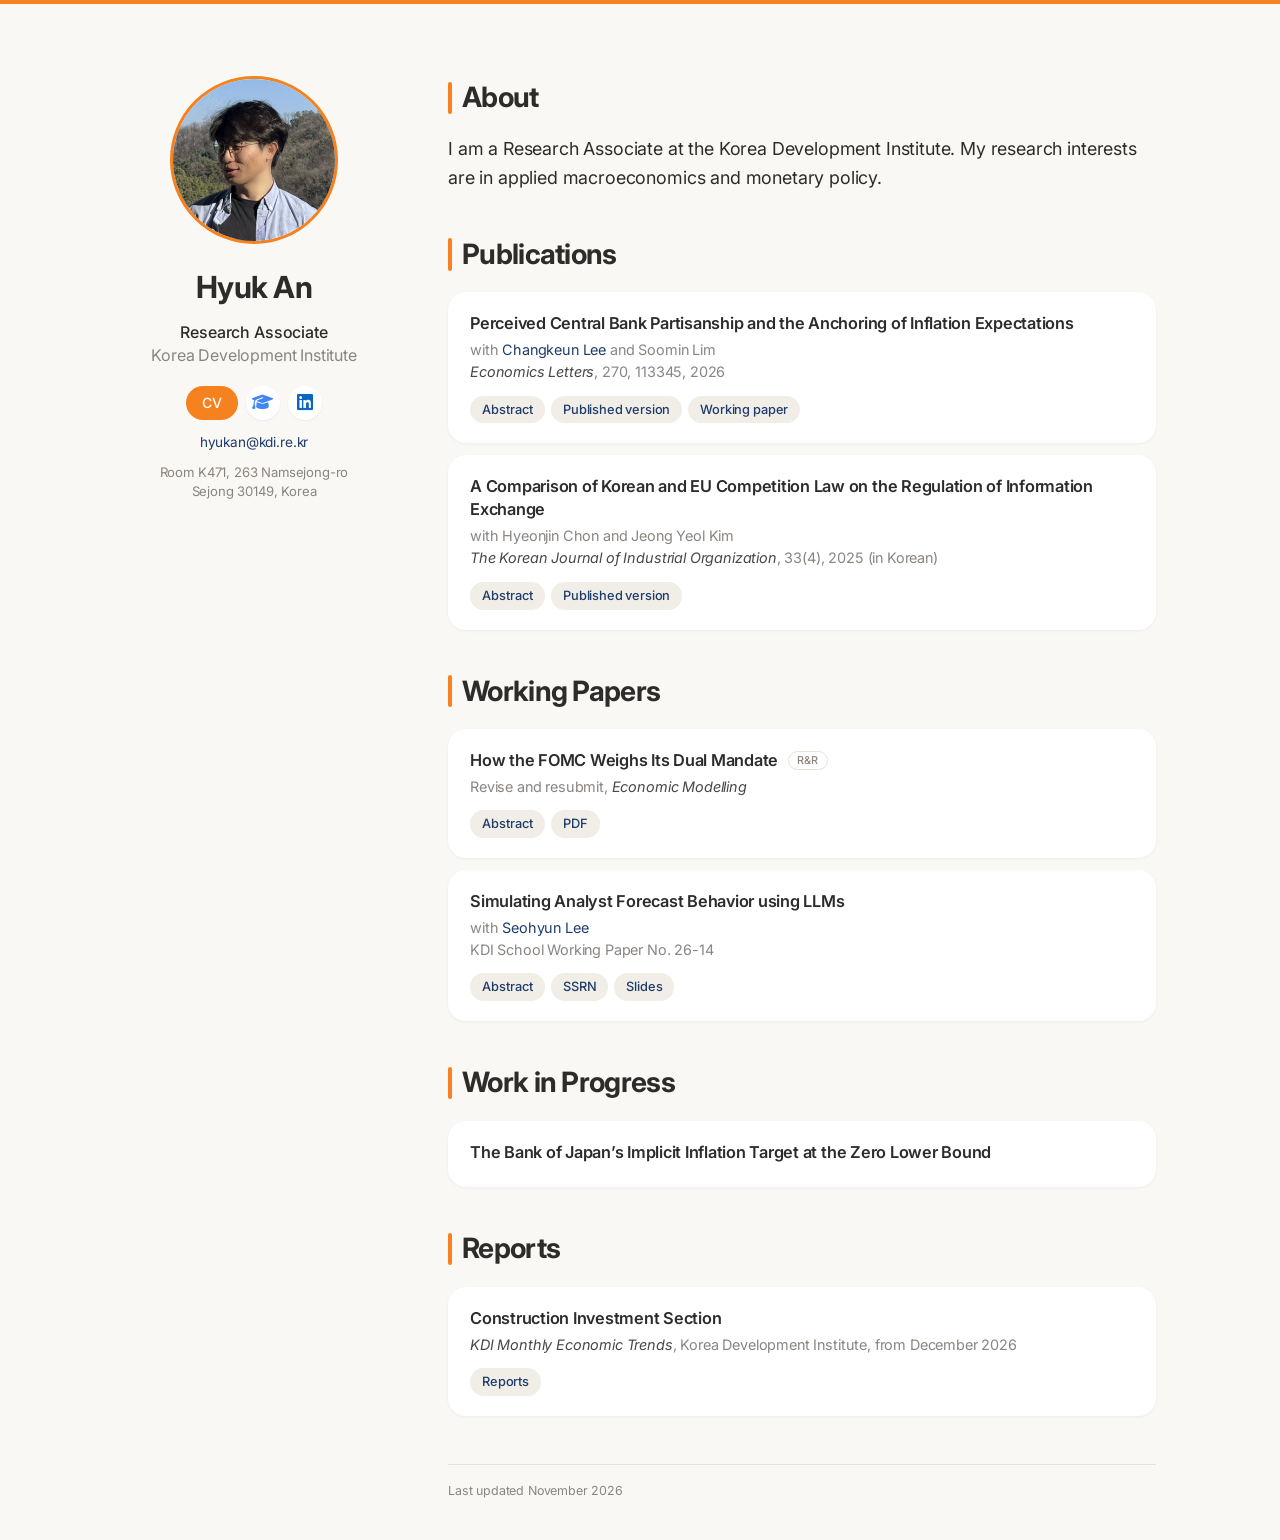
==== index.html @ c0535ae3 "Link paper titles Co-Authored-By: Claude Opus 5.5 <noreply@anthropic.com>" ====
<!DOCTYPE html>
<html lang="en">
<head>
<meta charset="UTF-8">
<meta name="viewport" content="width=device-width, initial-scale=1.0">
<title>Hyuk An</title>
<meta name="description" content="Hyuk An, Research Associate at the Korea Development Institute. Applied macroeconomics and monetary policy.">
<meta property="og:title" content="Hyuk An">
<meta property="og:description" content="Research Associate, Korea Development Institute. Applied macroeconomics and monetary policy.">
<meta property="og:type" content="website">
<meta property="og:url" content="https://hyuk-an.github.io/">
<meta property="og:image" content="https://hyuk-an.github.io/profile.jpg">
<meta name="twitter:card" content="summary">
<link rel="icon" type="image/svg+xml" href="favicon.svg?v=2">
<link rel="preconnect" href="https://fonts.googleapis.com">
<link rel="preconnect" href="https://fonts.gstatic.com" crossorigin>
<link href="https://fonts.googleapis.com/css2?family=Inter:wght@400;500;600;700&display=swap" rel="stylesheet">
<link rel="stylesheet" href="https://cdnjs.cloudflare.com/ajax/libs/font-awesome/6.5.1/css/all.min.css">
<link rel="stylesheet" href="style.css?v=20261123">
</head>
<body>

<div class="layout">

<aside class="side">
  <img class="photo" src="profile.jpg?v=20261123" alt="Hyuk An" onerror="this.style.display='none'">
  <h1>Hyuk An</h1>
  <p class="role">Research Associate<br><span>Korea Development Institute</span></p>
  <div class="actions">
    <a class="pill primary" href="Hyuk_An_CV.pdf" target="_blank" rel="noopener">CV</a>
    <a class="pill icon" href="https://scholar.google.com/citations?user=-hO5xycAAAAJ" target="_blank" rel="noopener" title="Google Scholar" aria-label="Google Scholar"><i class="fa-solid fa-graduation-cap"></i></a>
    <a class="pill icon" href="https://www.linkedin.com/in/hyuk-an/" target="_blank" rel="noopener" title="LinkedIn" aria-label="LinkedIn"><i class="fa-brands fa-linkedin"></i></a>
  </div>
  <p class="mail"><a href="mailto:hyukan@kdi.re.kr">hyukan@kdi.re.kr</a></p>
  <p class="addr"><a href="https://maps.google.com/?q=Korea+Development+Institute,+263+Namsejong-ro,+Sejong-si" target="_blank" rel="noopener">Room K471, 263 Namsejong-ro<br>Sejong 30149, Korea</a></p>
</aside>

<main class="main">

  <section id="about">
    <h2>About</h2>
    <p class="lead">I am a Research Associate at the Korea Development Institute. My research interests are in applied macroeconomics and monetary policy.</p>
  </section>

  <section id="research">
    <h2>Publications</h2>

    <article class="card">
      <h3><a href="https://doi.org/10.1016/j.econlet.2026.113345" target="_blank" rel="noopener">Perceived Central Bank Partisanship and the Anchoring of Inflation Expectations</a></h3>
      <p class="by">with <a href="https://changkeunlee.super.site/" target="_blank" rel="noopener">Changkeun Lee</a> and Soomin Lim</p>
      <p class="venue"><em>Economics Letters</em>, 270, 113345, 2026</p>
      <div class="row">
        <button class="tag ab">Abstract</button>
        <a class="tag" href="https://doi.org/10.1016/j.econlet.2026.113345" target="_blank" rel="noopener">Published version</a>
        <a class="tag" href="https://papers.ssrn.com/sol3/papers.cfm?abstract_id=7086745" target="_blank" rel="noopener">Working paper</a>
      </div>
      <p class="abstract">Central banks aim to anchor inflation expectations by announcing targets, but doing so requires that the public find the announcement credible. Using an information-provision experiment with 2,000 Korean adults in a politically polarized but inflation-stable economy, we show that anchoring strengthens with the perceived political alignment between respondents and the central bank. The anchoring rate is about 10 pp higher at one year and 12 pp higher at five years for respondents who perceive a strong own-side lean than for those who perceive a strong opposing lean, against full-sample averages of 29% and 22%.</p>
    </article>

    <article class="card">
      <h3><a href="https://doi.org/10.36354/KJIO.33.4.1" target="_blank" rel="noopener">A Comparison of Korean and EU Competition Law on the Regulation of Information Exchange</a></h3>
      <p class="by">with Hyeonjin Chon and Jeong Yeol Kim</p>
      <p class="venue"><em>The Korean Journal of Industrial Organization</em>, 33(4), 2025 (in Korean)</p>
      <div class="row">
        <button class="tag ab">Abstract</button>
        <a class="tag" href="https://doi.org/10.36354/KJIO.33.4.1" target="_blank" rel="noopener">Published version</a>
      </div>
      <p class="abstract">The term “stand-alone information exchange” is used to describe an information exchange that is treated as a cartel in its own right. It may take various forms and, without leaving evidence of an agreement, can generate anti-competitive effects comparable to collusion. This study compares the Korean and EU competition law regimes that treat stand-alone information exchange as an unlawful concerted practice along three dimensions: undertakings, coordination and the anti-competitive effects of that coordination. Korea regulates it through a prescriptive, rule-based regime that requires an agreement to establish coordination and assesses effects largely by observed market outcomes. The EU relies on a principles-based notion of “concerted practice” that does not require proof of an agreement and assesses effects by the nature and purpose of the information exchanged. On this basis, the paper evaluates the Korean regulation in light of EU competition law.</p>
    </article>

    <h2>Working Papers</h2>

    <article class="card">
      <h3><a href="An_FOMC_Dual_Mandate.pdf" target="_blank" rel="noopener">How the FOMC Weighs Its Dual Mandate</a> <span class="badge orange">R&amp;R</span></h3>
      <p class="venue">Revise and resubmit, <em>Economic Modelling</em></p>
      <div class="row">
        <button class="tag ab">Abstract</button>
        <a class="tag" href="An_FOMC_Dual_Mandate.pdf" target="_blank" rel="noopener">PDF</a>
      </div>
      <p class="abstract">We estimate the weight on unemployment relative to inflation in the Federal Reserve’s quadratic loss function over 2012–2020. Large language models count the negative and positive words in each member’s remarks in the FOMC transcripts. Taking net negativity as a proxy proportional to the loss, we regress it on the Tealbook forecasts. The results show that the FOMC places greater weight on the inflation gap than on the unemployment gap. A weight recovered from the observed federal funds rate target, using the FOMC’s projections in the Summary of Economic Projections together with the Board’s own models, EDO and LINVER, is consistent with the transcript estimate.</p>
    </article>

    <article class="card">
      <h3><a href="https://papers.ssrn.com/sol3/papers.cfm?abstract_id=6940898" target="_blank" rel="noopener">Simulating Analyst Forecast Behavior using LLMs</a></h3>
      <p class="by">with <a href="https://sites.google.com/view/slee6" target="_blank" rel="noopener">Seohyun Lee</a></p>
      <p class="venue">KDI School Working Paper No. 26-14</p>
      <div class="row">
        <button class="tag ab">Abstract</button>
        <a class="tag" href="https://papers.ssrn.com/sol3/papers.cfm?abstract_id=6940898" target="_blank" rel="noopener">SSRN</a>
        <a class="tag" href="slides_llm_analyst_serc2026.pdf" target="_blank" rel="noopener">Slides</a>
      </div>
      <p class="abstract">We examine whether a commercial large language model (LLM) can match human analysts in numerical earnings per share (EPS) forecasting. Using 121,369 forecasts for 607 Korean listed firms over 2018–2025, we generate paired LLM forecasts utilizing only information publicly available as of the analyst forecast date, with external search disabled. Human analysts remain more accurate on average: median forecast errors are 1.9% of stock price for analysts and 2.3% for the LLM, implying that the LLM underperforms analysts by about 20%. The LLM outperforms consensus forecasts but remains less accurate than analysts’ prior forecasts. The analyst advantage is larger for loss-making, highly leveraged, and smaller firms, as well as for firms with greater analyst disagreement. Comparing model generations under identical prompts, GPT-5.4-nano closes 68% of the gap between GPT-4.1-nano and human analysts.</p>
    </article>

    <h2>Work in Progress</h2>

    <article class="card">
      <h3>The Bank of Japan’s Implicit Inflation Target at the Zero Lower Bound</h3>
    </article>

    <h2>Reports</h2>

    <article class="card">
      <h3>Construction Investment Section</h3>
      <p class="venue"><em>KDI Monthly Economic Trends</em>, Korea Development Institute, from December 2026</p>
      <div class="row">
        <a class="tag" href="https://www.kdi.re.kr/eng/research/monTrends" target="_blank" rel="noopener">Reports</a>
      </div>
    </article>
  </section>

  <footer>Last updated November 2026</footer>
</main>
</div>

<script>
document.querySelectorAll('.ab').forEach(function(b){
  b.addEventListener('click',function(){ b.closest('.card').classList.toggle('open'); });
});
</script>
</body>
</html>
---- style.css ----
:root{
  --ink:#1d1d1f; --text:#424245; --muted:#86868b; --accent:#0071e3;
  --line:#d2d2d7; --card:#ffffff; --bg:#f5f5f7; --nav:rgba(255,255,255,.72);
}
@media (prefers-color-scheme:dark){
  :root{ --ink:#f5f5f7; --text:#d2d2d7; --muted:#8e8e93; --accent:#2997ff;
         --line:#38383a; --card:#1c1c1e; --bg:#000000; --nav:rgba(22,22,23,.72); }
}
*{box-sizing:border-box}
html{scroll-behavior:smooth; scroll-padding-top:24px}
body{
  margin:0; background:var(--bg); color:var(--text);
  font-family:-apple-system,BlinkMacSystemFont,"SF Pro Text","Inter","Apple SD Gothic Neo","Malgun Gothic",sans-serif;
  font-size:16px; line-height:1.55; letter-spacing:-.01em; -webkit-font-smoothing:antialiased;
}
a{color:var(--accent); text-decoration:none}
a:hover{text-decoration:underline}

/* frosted top bar */
.topbar{position:sticky; top:0; z-index:10; background:var(--nav);
  -webkit-backdrop-filter:saturate(180%) blur(20px); backdrop-filter:saturate(180%) blur(20px);
  border-bottom:1px solid rgba(0,0,0,.06)}
.topwrap{max-width:1080px; margin:0 auto; padding:0 24px; height:52px; display:flex; align-items:center; justify-content:space-between}
.brand{color:var(--ink); font-weight:600; font-size:1.05rem}
.brand:hover{text-decoration:none}
.topbar nav a{color:var(--ink); opacity:.75; margin-left:28px; font-size:.88rem}
.topbar nav a:hover{opacity:1; text-decoration:none}

/* layout */
.layout{max-width:1080px; margin:0 auto; padding:72px 24px 40px; display:grid; grid-template-columns:260px 1fr; gap:64px}

/* sidebar */
.side{position:sticky; top:56px; align-self:start; text-align:center}
.photo{width:168px; height:168px; border-radius:50%; object-fit:cover; display:block; margin:0 auto 20px;
  box-shadow:0 8px 24px rgba(0,0,0,.10)}
.side h1{color:var(--ink); font-size:1.9rem; font-weight:700; letter-spacing:-.025em; margin:0}
.side .kr{margin:2px 0 12px; color:var(--muted)}
.side .role{margin:0 0 18px; color:var(--ink); font-weight:500; line-height:1.45}
.side .role span{color:var(--muted); font-weight:400}
.actions{display:flex; justify-content:center; gap:8px; margin-bottom:12px}
.pill{display:inline-flex; align-items:center; justify-content:center; height:34px; padding:0 16px; border-radius:980px;
  background:var(--card); color:var(--ink); font-size:.88rem; font-weight:500; transition:background .2s}
.pill:hover{text-decoration:none; background:var(--line)}
.pill.primary{background:var(--accent); color:#fff}
.pill.primary:hover{background:#0077ed}
.pill.icon{width:34px; padding:0}
.side .mail{margin:0; color:var(--muted); font-size:.85rem}

/* main */
.main{min-width:0}
section{margin-bottom:40px}
h2{color:var(--ink); font-size:1.75rem; font-weight:700; letter-spacing:-.025em; margin:40px 0 16px}
section:first-child h2{margin-top:0}
.lead{font-size:1.12rem; color:var(--ink); line-height:1.6; margin:0 0 12px}
.sub{color:var(--muted); font-size:.92rem; margin:0 0 16px}
.chips{list-style:none; padding:0; margin:0; display:flex; flex-wrap:wrap; gap:8px}
.chips li{background:var(--card); color:var(--ink); font-size:.82rem; font-weight:500; padding:6px 14px; border-radius:980px}

/* paper cards */
.card{background:var(--card); border-radius:18px; padding:20px 22px; margin:0 0 12px; box-shadow:0 1px 2px rgba(0,0,0,.04)}
.card h3{color:var(--ink); font-size:1.02rem; font-weight:600; line-height:1.4; margin:0 0 4px; letter-spacing:-.015em}
.card .by,.card .venue{margin:0; font-size:.9rem; color:var(--muted)}
.card .venue em{color:var(--text)}
.row{display:flex; flex-wrap:wrap; gap:6px; margin-top:12px}
.tag{font:inherit; font-size:.8rem; font-weight:500; padding:4px 12px; border-radius:980px; border:0;
  background:#f0f2f5; color:var(--accent); cursor:pointer}
.tag:hover{text-decoration:none; background:var(--line)}
.abstract{display:none; margin:14px 0 0; font-size:.9rem; line-height:1.6; color:var(--text)}
.card.open .abstract{display:block}
.card.open .ab{background:var(--accent); color:#fff}

footer{margin-top:48px; padding-top:16px; border-top:1px solid var(--line); color:var(--muted); font-size:.78rem}

@media (max-width:820px){
  .layout{grid-template-columns:1fr; gap:32px; padding:32px 20px}
  .side{position:static}
  .photo{width:130px; height:130px}
  .topbar nav a{margin-left:18px}
}
.side .addr{margin:10px 0 0; font-size:.82rem; line-height:1.5}
.side .addr a{color:var(--muted)}

/* status badges */
.badge{display:inline-block; vertical-align:2px; margin-left:6px; padding:1px 8px; border-radius:980px;
  border:1px solid var(--line); background:transparent; color:var(--muted);
  font-size:.68rem; font-weight:500; letter-spacing:.02em; white-space:nowrap}

/* card hover */
.card{transition:transform .25s ease, box-shadow .25s ease}
.card:hover{transform:translateY(-3px); box-shadow:0 12px 28px rgba(0,0,0,.08)}
@media (prefers-reduced-motion:reduce){ .card,.card:hover{transition:none; transform:none} }

/* light tint for the page, white surfaces */
.pill{background:#ffffff; box-shadow:0 1px 2px rgba(0,0,0,.06)}
.pill.primary{box-shadow:none}
@media (prefers-color-scheme:dark){ .tag{background:#2c2c2e} .pill{background:#1c1c1e} }

/* top band */
.band{background:#fef1e6; border-bottom:2px solid #f5821f}
.bandwrap{max-width:1080px; margin:0 auto; padding:0 24px; height:72px; display:flex; align-items:center; justify-content:space-between}
.bname{color:var(--ink); font-size:1.5rem; font-weight:600; letter-spacing:-.02em}
.binst{color:#c8620a; font-size:.92rem; font-weight:600}
@media (prefers-color-scheme:dark){ .band{background:#2a1c10} .binst{color:#f5a25a} }
@media (max-width:820px){ .bandwrap{height:60px} .bname{font-size:1.2rem} .binst{font-size:.8rem} }
.bname{margin:0}
.bkr{font-size:.9rem; font-weight:400; color:var(--muted); margin-left:6px}

/* KDI palette: warm cream, charcoal text, orange accent, navy secondary (CV button kept blue) */
:root{ --ink:#2d2c2b; --text:#4a4845; --muted:#8a8580; --bg:#faf8f5; --line:#e6e1da; --orange:#f5821f; --navy:#1f3d6b; }
body{background:var(--bg)}
.band{background:#ffffff; border-bottom:3px solid var(--orange)}
.binst{color:var(--orange)}
h2{position:relative; padding-left:14px}
h2::before{content:""; position:absolute; left:0; top:.2em; bottom:.2em; width:4px; border-radius:2px; background:var(--orange)}
.card .by a,.side .mail a,.main p a{color:var(--navy)}
.tag{color:var(--navy); background:#f1ede7}
.tag:hover{background:#e6e1da}
.card.open .ab{background:var(--navy); color:#fff}
.card{box-shadow:0 1px 3px rgba(45,44,43,.06)}
.card:hover{box-shadow:0 12px 28px rgba(45,44,43,.10)}
.pill{background:#ffffff}
.pill:hover{background:#f1ede7}
@media (prefers-color-scheme:dark){
  :root{ --ink:#f2efeb; --text:#d6d1cb; --muted:#9a948d; --bg:#151412; --line:#33302c; --navy:#8fb3e8; }
  .band{background:#1d1b19} .tag{background:#2a2724} .pill{background:#1d1b19} .card{background:#1d1b19}
}

/* band now carries only the institution; name sits in the sidebar */
.bandwrap{justify-content:flex-start; height:56px}
.side h1{margin:0 0 10px}

/* no top band: thin KDI-orange rule at the very top */
body{border-top:4px solid var(--orange)}
/* CV button in KDI orange */
.pill.primary{background:var(--orange); color:#fff}
.pill.primary:hover{background:#e0721a}
/* photo ring in KDI orange */
.photo{padding:4px; background:#fff; border:2px solid var(--orange); box-shadow:none}
.side .role .dept{font-size:.85rem}
.photo{padding:0; background:none; border:3px solid var(--orange)}
/* LinkedIn button: brand-blue logo so it reads as LinkedIn at a glance */
.pill.icon .fa-linkedin{color:#0a66c2; font-size:1.15rem}
@media (prefers-color-scheme:dark){ .pill.icon .fa-linkedin{color:#70b5f9} }
.pill.icon .fa-graduation-cap{color:#4285f4; font-size:1.05rem}
@media (prefers-color-scheme:dark){ .pill.icon .fa-graduation-cap{color:#8ab4f8} }
/* linked paper titles: keep title colour, underline on hover */
.card h3 a{color:inherit}
.card h3 a:hover{color:var(--navy); text-decoration:underline; text-underline-offset:3px}
/* 3D office button */
.pill.icon .fa-cube{color:var(--orange); font-size:1rem}
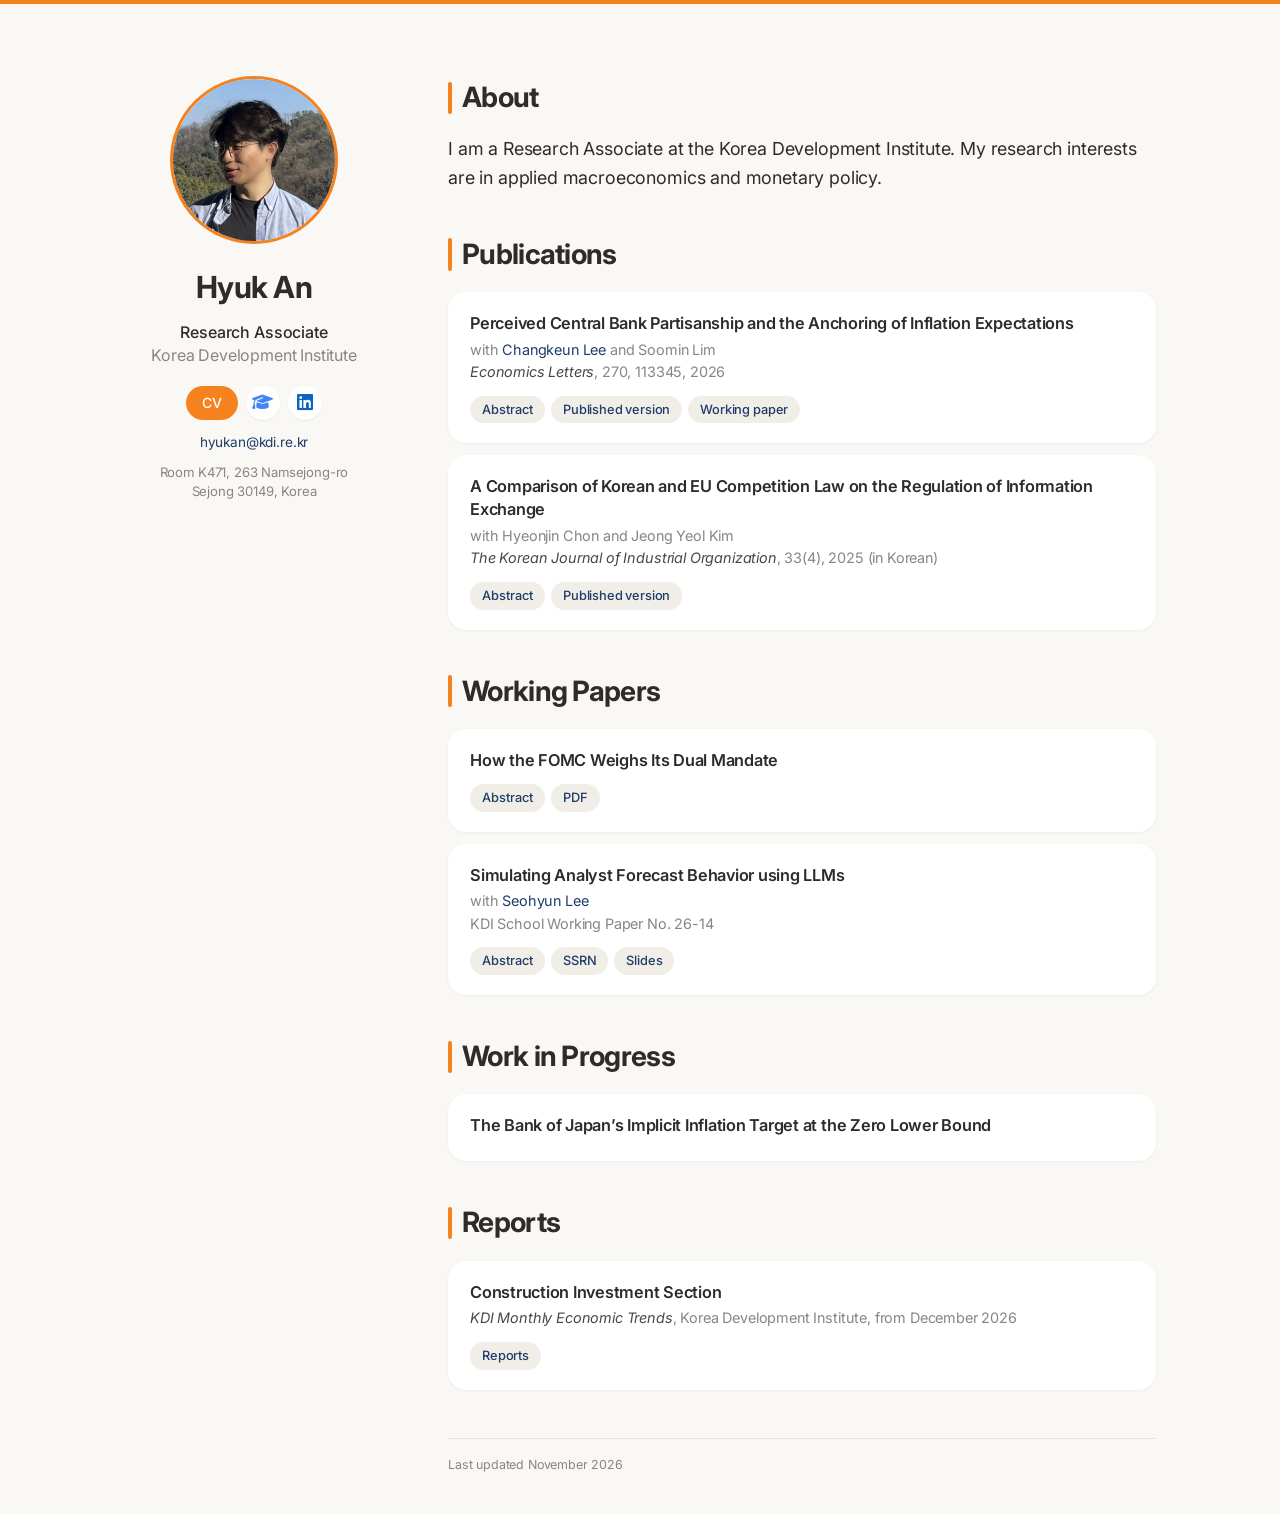
==== commit 3a39f224: "Drop R&R status for FOMC paper (homepage and CV) Co-Authored-By: Claude Opus 5.5 <noreply@anthropic." ====
--- a/index.html
+++ b/index.html
@@ -71,8 +71,7 @@
     <h2>Working Papers</h2>
 
     <article class="card">
-      <h3><a href="An_FOMC_Dual_Mandate.pdf" target="_blank" rel="noopener">How the FOMC Weighs Its Dual Mandate</a> <span class="badge orange">R&amp;R</span></h3>
-      <p class="venue">Revise and resubmit, <em>Economic Modelling</em></p>
+      <h3><a href="An_FOMC_Dual_Mandate.pdf" target="_blank" rel="noopener">How the FOMC Weighs Its Dual Mandate</a></h3>
       <div class="row">
         <button class="tag ab">Abstract</button>
         <a class="tag" href="An_FOMC_Dual_Mandate.pdf" target="_blank" rel="noopener">PDF</a>
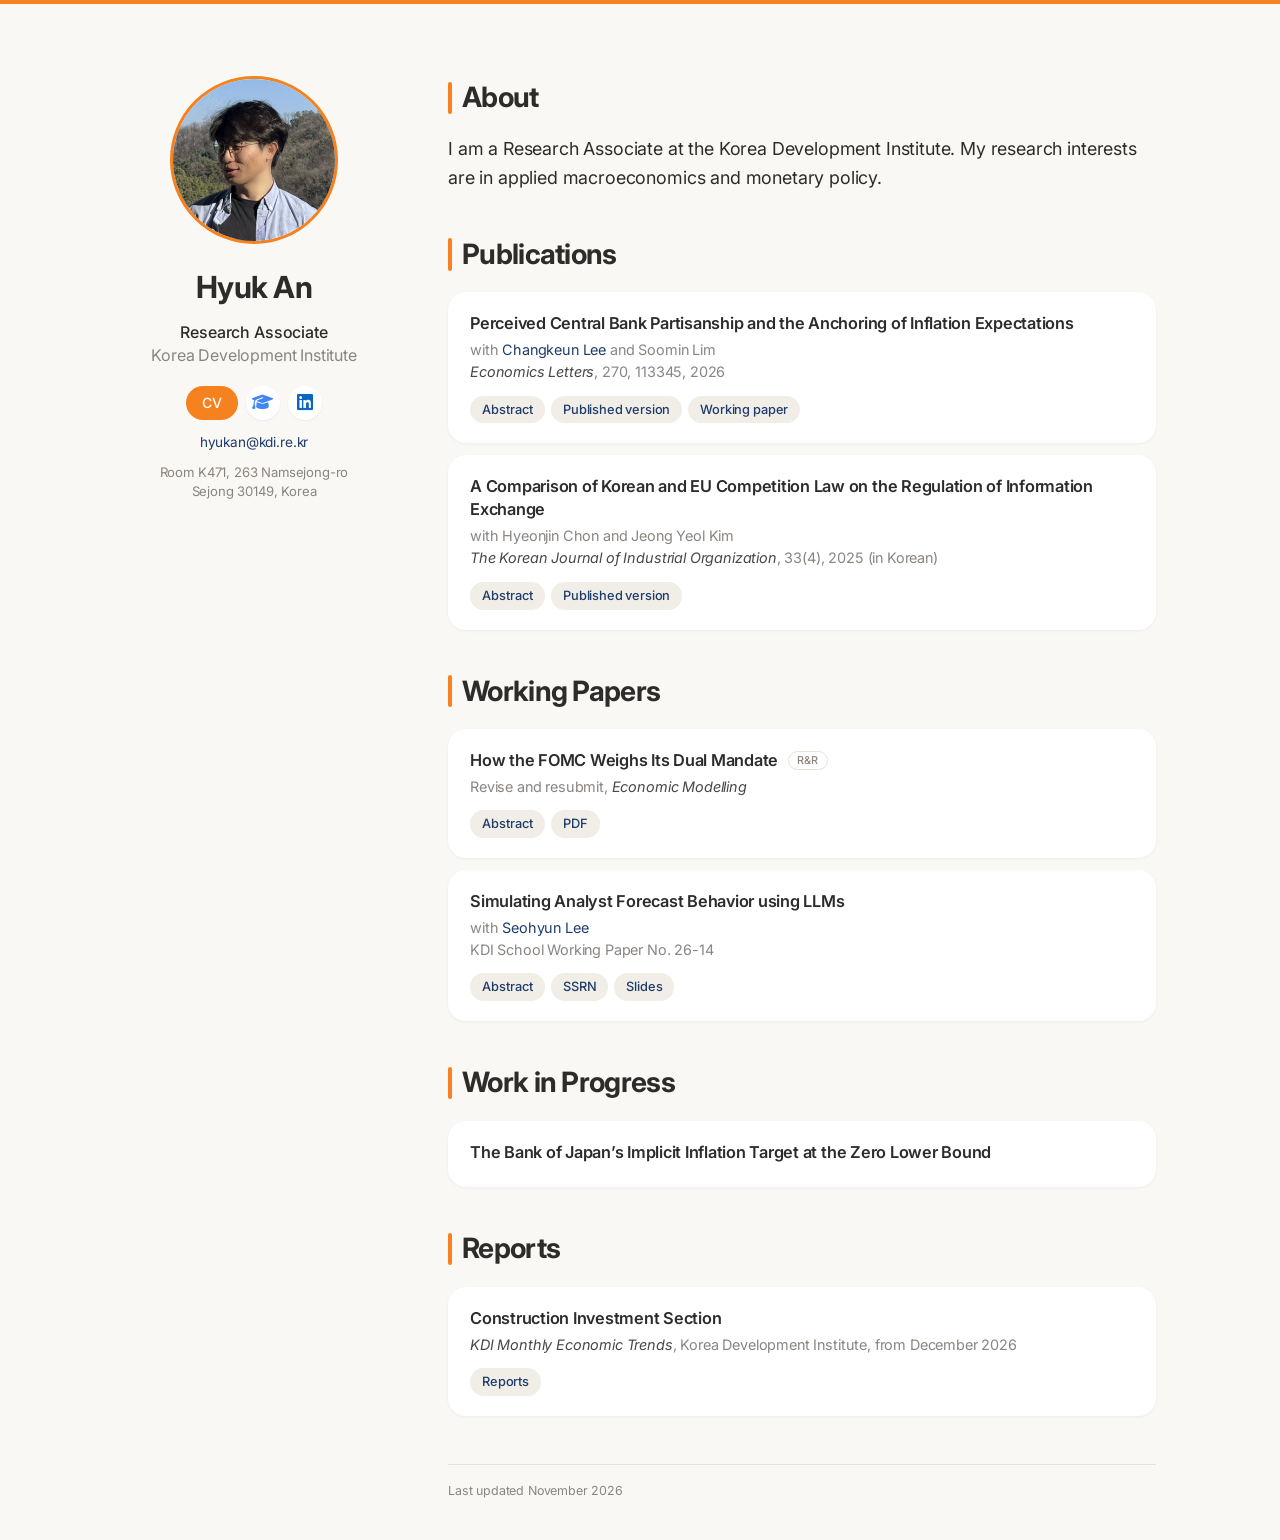
==== commit 252fb54f: "Restore R&R status for FOMC paper Co-Authored-By: Claude Opus 5.5 <noreply@anthropic.com>" ====
--- a/index.html
+++ b/index.html
@@ -27,7 +27,7 @@
   <h1>Hyuk An</h1>
   <p class="role">Research Associate<br><span>Korea Development Institute</span></p>
   <div class="actions">
-    <a class="pill primary" href="Hyuk_An_CV.pdf" target="_blank" rel="noopener">CV</a>
+    <a class="pill primary" href="Hyuk_An_CV.pdf?v=20261123c" target="_blank" rel="noopener">CV</a>
     <a class="pill icon" href="https://scholar.google.com/citations?user=-hO5xycAAAAJ" target="_blank" rel="noopener" title="Google Scholar" aria-label="Google Scholar"><i class="fa-solid fa-graduation-cap"></i></a>
     <a class="pill icon" href="https://www.linkedin.com/in/hyuk-an/" target="_blank" rel="noopener" title="LinkedIn" aria-label="LinkedIn"><i class="fa-brands fa-linkedin"></i></a>
   </div>
@@ -71,7 +71,8 @@
     <h2>Working Papers</h2>
 
     <article class="card">
-      <h3><a href="An_FOMC_Dual_Mandate.pdf" target="_blank" rel="noopener">How the FOMC Weighs Its Dual Mandate</a></h3>
+      <h3><a href="An_FOMC_Dual_Mandate.pdf" target="_blank" rel="noopener">How the FOMC Weighs Its Dual Mandate</a> <span class="badge orange">R&amp;R</span></h3>
+      <p class="venue">Revise and resubmit, <em>Economic Modelling</em></p>
       <div class="row">
         <button class="tag ab">Abstract</button>
         <a class="tag" href="An_FOMC_Dual_Mandate.pdf" target="_blank" rel="noopener">PDF</a>
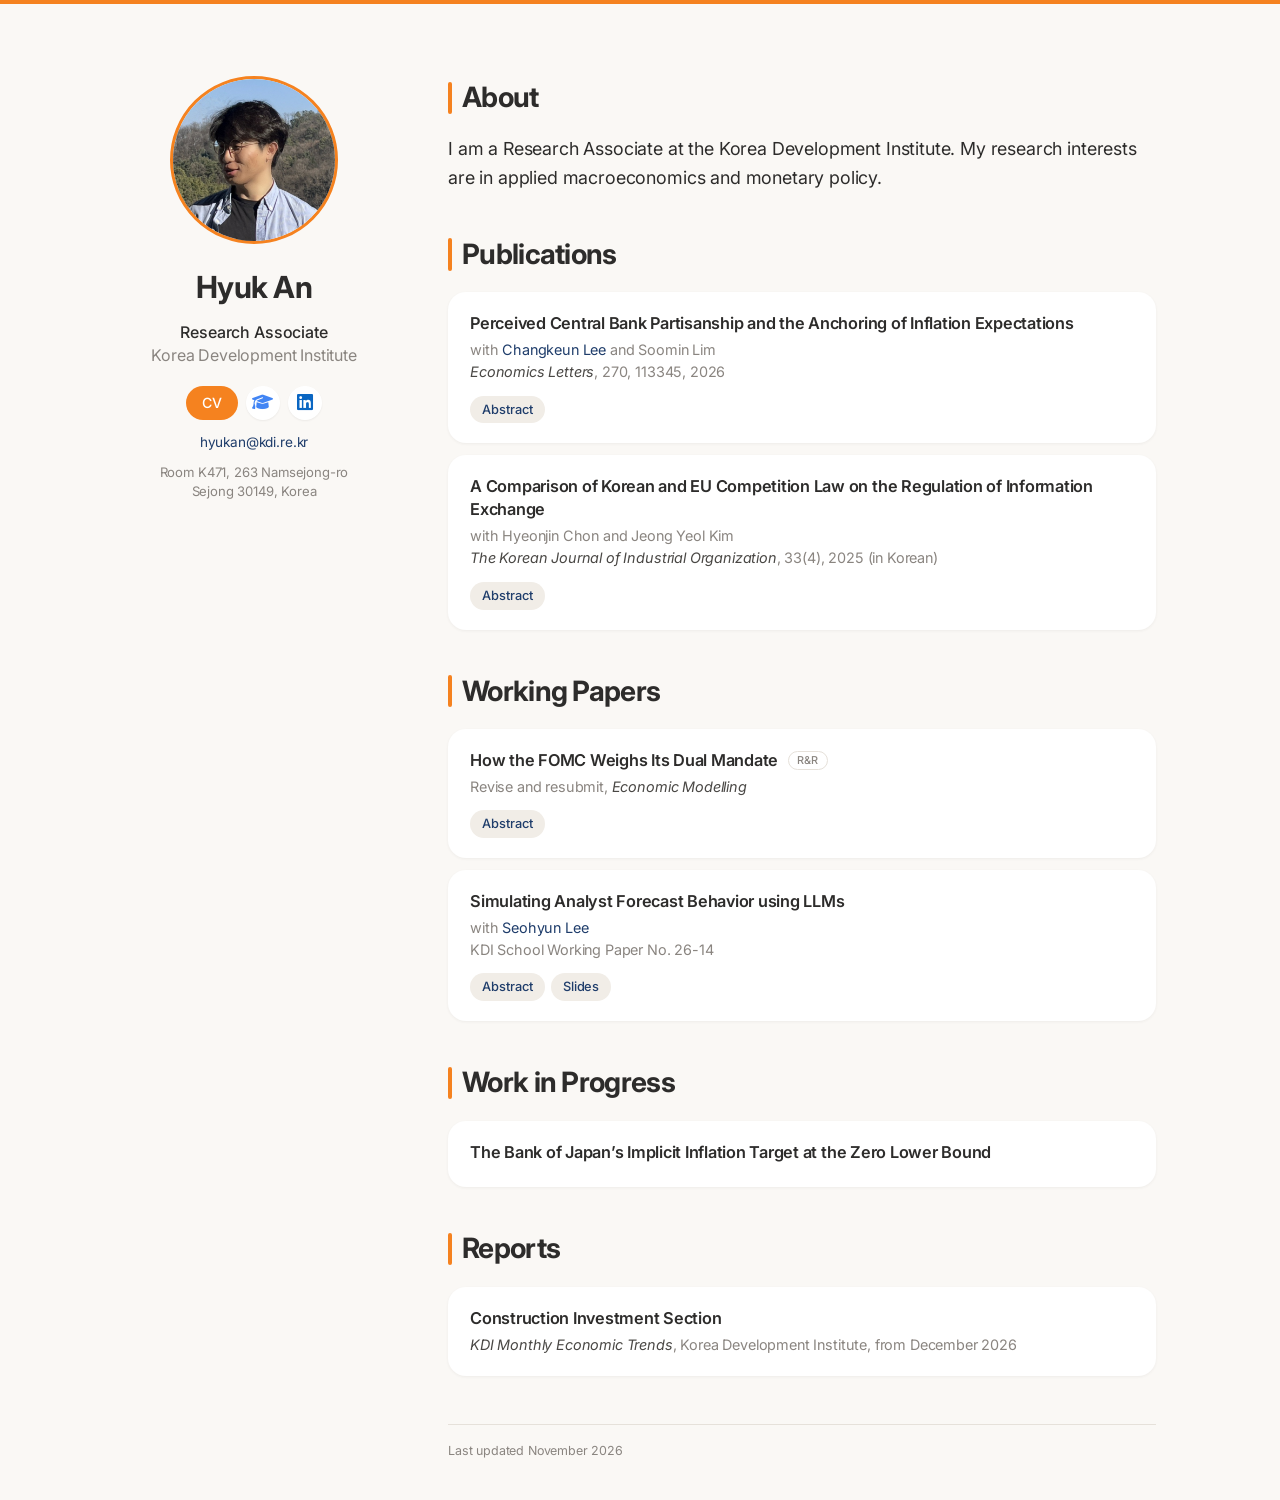
==== commit e9d02c42: "Drop link buttons that duplicate the paper title links; link the report title Co-Authored-By: Claude" ====
--- a/index.html
+++ b/index.html
@@ -51,8 +51,6 @@
       <p class="venue"><em>Economics Letters</em>, 270, 113345, 2026</p>
       <div class="row">
         <button class="tag ab">Abstract</button>
-        <a class="tag" href="https://doi.org/10.1016/j.econlet.2026.113345" target="_blank" rel="noopener">Published version</a>
-        <a class="tag" href="https://papers.ssrn.com/sol3/papers.cfm?abstract_id=7086745" target="_blank" rel="noopener">Working paper</a>
       </div>
       <p class="abstract">Central banks aim to anchor inflation expectations by announcing targets, but doing so requires that the public find the announcement credible. Using an information-provision experiment with 2,000 Korean adults in a politically polarized but inflation-stable economy, we show that anchoring strengthens with the perceived political alignment between respondents and the central bank. The anchoring rate is about 10 pp higher at one year and 12 pp higher at five years for respondents who perceive a strong own-side lean than for those who perceive a strong opposing lean, against full-sample averages of 29% and 22%.</p>
     </article>
@@ -63,7 +61,6 @@
       <p class="venue"><em>The Korean Journal of Industrial Organization</em>, 33(4), 2025 (in Korean)</p>
       <div class="row">
         <button class="tag ab">Abstract</button>
-        <a class="tag" href="https://doi.org/10.36354/KJIO.33.4.1" target="_blank" rel="noopener">Published version</a>
       </div>
       <p class="abstract">The term “stand-alone information exchange” is used to describe an information exchange that is treated as a cartel in its own right. It may take various forms and, without leaving evidence of an agreement, can generate anti-competitive effects comparable to collusion. This study compares the Korean and EU competition law regimes that treat stand-alone information exchange as an unlawful concerted practice along three dimensions: undertakings, coordination and the anti-competitive effects of that coordination. Korea regulates it through a prescriptive, rule-based regime that requires an agreement to establish coordination and assesses effects largely by observed market outcomes. The EU relies on a principles-based notion of “concerted practice” that does not require proof of an agreement and assesses effects by the nature and purpose of the information exchanged. On this basis, the paper evaluates the Korean regulation in light of EU competition law.</p>
     </article>
@@ -75,7 +72,6 @@
       <p class="venue">Revise and resubmit, <em>Economic Modelling</em></p>
       <div class="row">
         <button class="tag ab">Abstract</button>
-        <a class="tag" href="An_FOMC_Dual_Mandate.pdf" target="_blank" rel="noopener">PDF</a>
       </div>
       <p class="abstract">We estimate the weight on unemployment relative to inflation in the Federal Reserve’s quadratic loss function over 2012–2020. Large language models count the negative and positive words in each member’s remarks in the FOMC transcripts. Taking net negativity as a proxy proportional to the loss, we regress it on the Tealbook forecasts. The results show that the FOMC places greater weight on the inflation gap than on the unemployment gap. A weight recovered from the observed federal funds rate target, using the FOMC’s projections in the Summary of Economic Projections together with the Board’s own models, EDO and LINVER, is consistent with the transcript estimate.</p>
     </article>
@@ -86,7 +82,6 @@
       <p class="venue">KDI School Working Paper No. 26-14</p>
       <div class="row">
         <button class="tag ab">Abstract</button>
-        <a class="tag" href="https://papers.ssrn.com/sol3/papers.cfm?abstract_id=6940898" target="_blank" rel="noopener">SSRN</a>
         <a class="tag" href="slides_llm_analyst_serc2026.pdf" target="_blank" rel="noopener">Slides</a>
       </div>
       <p class="abstract">We examine whether a commercial large language model (LLM) can match human analysts in numerical earnings per share (EPS) forecasting. Using 121,369 forecasts for 607 Korean listed firms over 2018–2025, we generate paired LLM forecasts utilizing only information publicly available as of the analyst forecast date, with external search disabled. Human analysts remain more accurate on average: median forecast errors are 1.9% of stock price for analysts and 2.3% for the LLM, implying that the LLM underperforms analysts by about 20%. The LLM outperforms consensus forecasts but remains less accurate than analysts’ prior forecasts. The analyst advantage is larger for loss-making, highly leveraged, and smaller firms, as well as for firms with greater analyst disagreement. Comparing model generations under identical prompts, GPT-5.4-nano closes 68% of the gap between GPT-4.1-nano and human analysts.</p>
@@ -101,11 +96,8 @@
     <h2>Reports</h2>
 
     <article class="card">
-      <h3>Construction Investment Section</h3>
+      <h3><a href="https://www.kdi.re.kr/eng/research/monTrends" target="_blank" rel="noopener">Construction Investment Section</a></h3>
       <p class="venue"><em>KDI Monthly Economic Trends</em>, Korea Development Institute, from December 2026</p>
-      <div class="row">
-        <a class="tag" href="https://www.kdi.re.kr/eng/research/monTrends" target="_blank" rel="noopener">Reports</a>
-      </div>
     </article>
   </section>
 
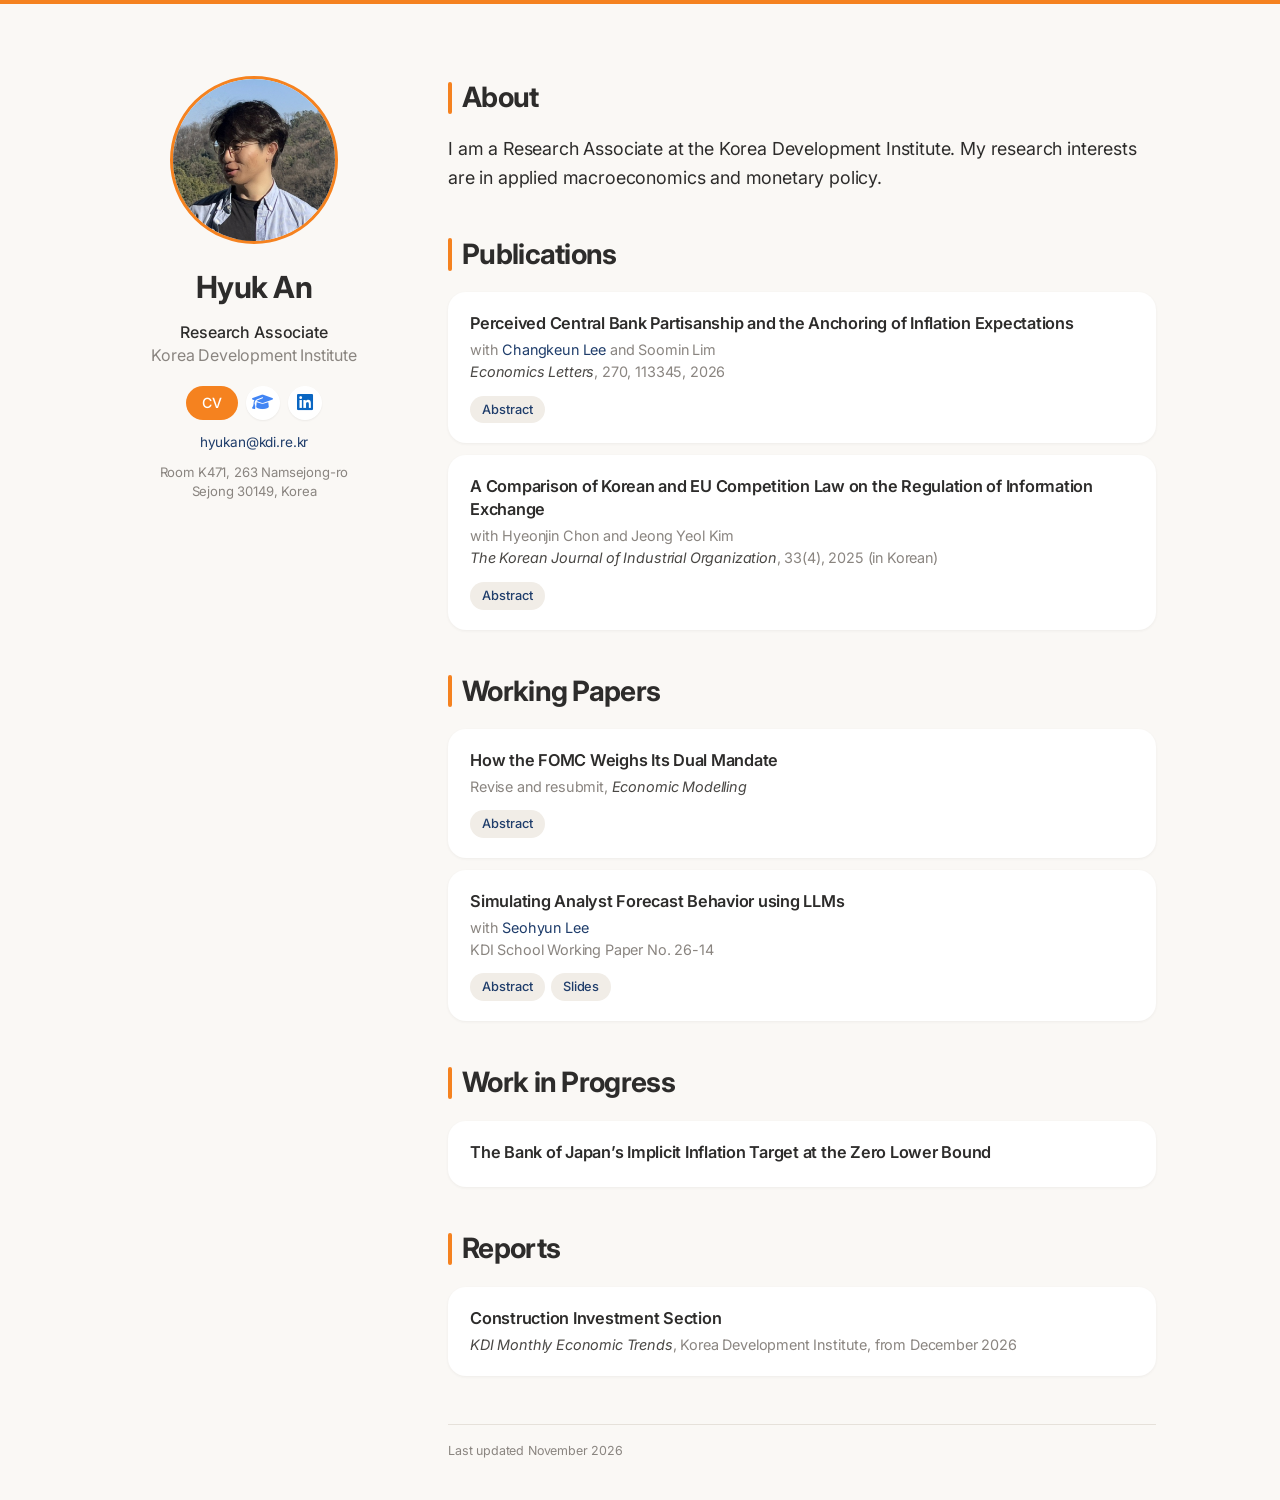
==== commit 225571ed: "Drop R&R badge; the venue line already says revise and resubmit Co-Authored-By: Claude Opus 5.5 <nor" ====
--- a/index.html
+++ b/index.html
@@ -68,7 +68,7 @@
     <h2>Working Papers</h2>
 
     <article class="card">
-      <h3><a href="An_FOMC_Dual_Mandate.pdf" target="_blank" rel="noopener">How the FOMC Weighs Its Dual Mandate</a> <span class="badge orange">R&amp;R</span></h3>
+      <h3><a href="An_FOMC_Dual_Mandate.pdf" target="_blank" rel="noopener">How the FOMC Weighs Its Dual Mandate</a></h3>
       <p class="venue">Revise and resubmit, <em>Economic Modelling</em></p>
       <div class="row">
         <button class="tag ab">Abstract</button>
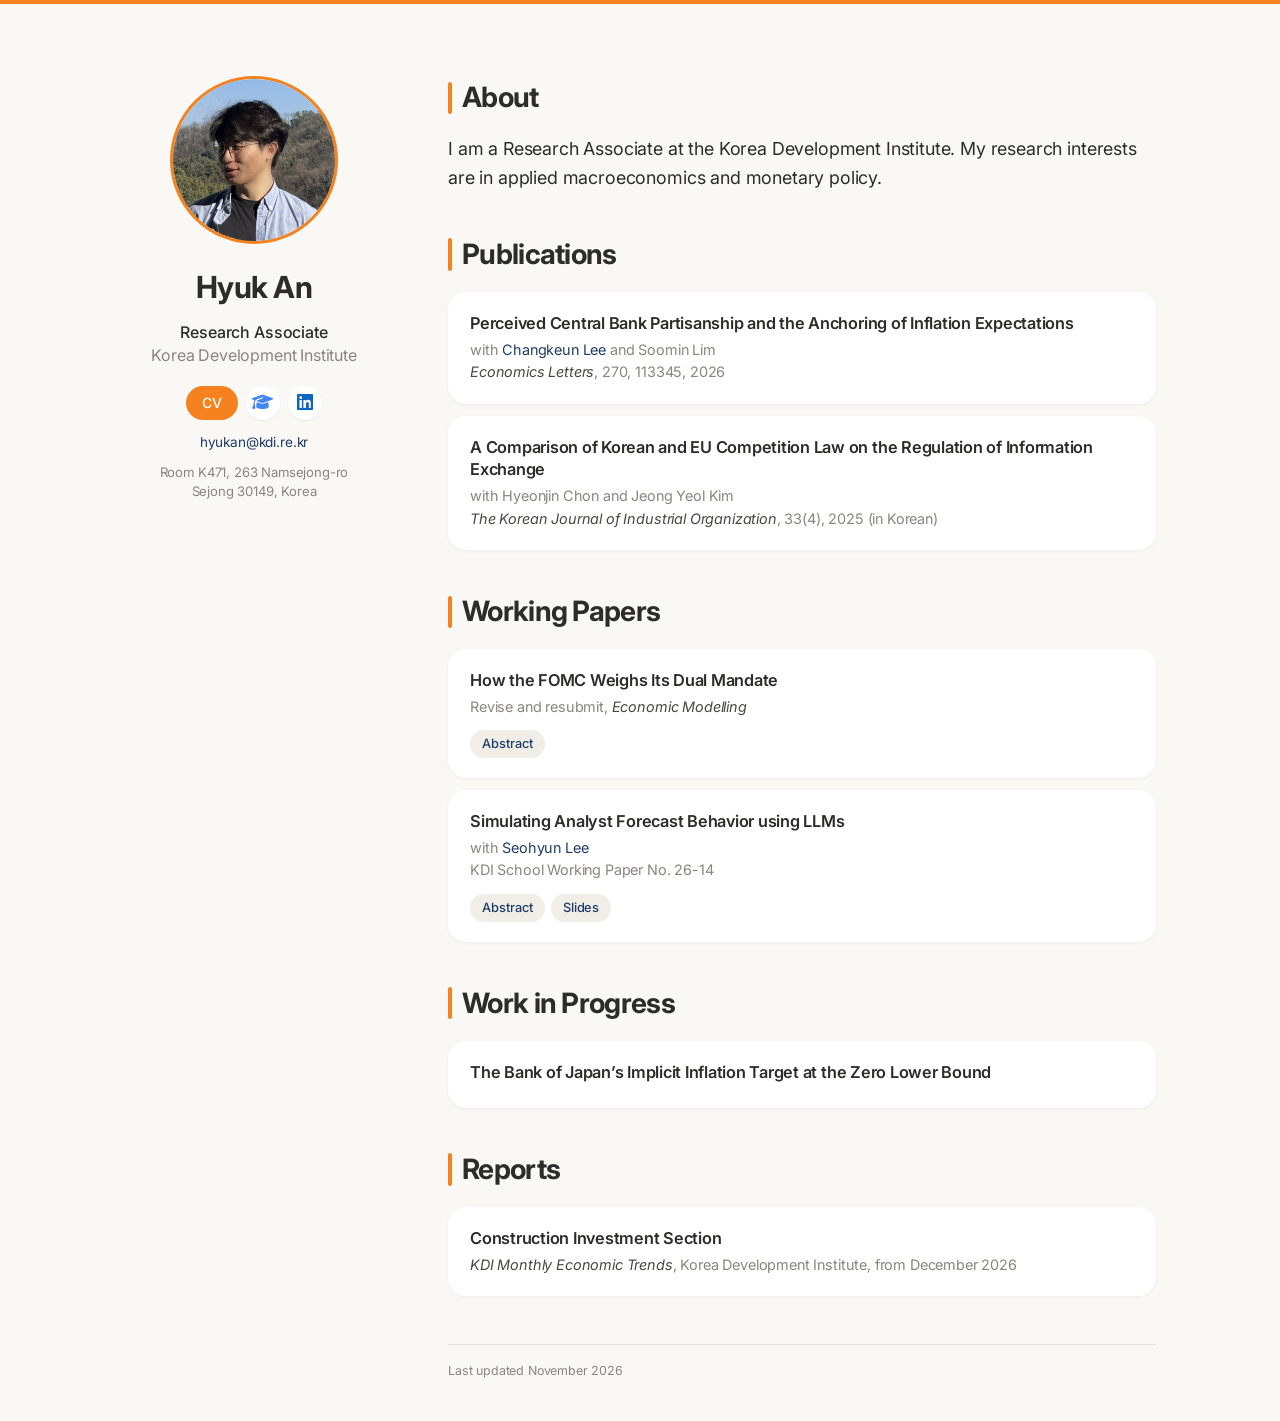
==== commit 836b967b: "Drop abstracts from published papers; titles link to the journal Co-Authored-By: Claude Opus 5.5 <no" ====
--- a/index.html
+++ b/index.html
@@ -49,20 +49,12 @@
       <h3><a href="https://doi.org/10.1016/j.econlet.2026.113345" target="_blank" rel="noopener">Perceived Central Bank Partisanship and the Anchoring of Inflation Expectations</a></h3>
       <p class="by">with <a href="https://changkeunlee.super.site/" target="_blank" rel="noopener">Changkeun Lee</a> and Soomin Lim</p>
       <p class="venue"><em>Economics Letters</em>, 270, 113345, 2026</p>
-      <div class="row">
-        <button class="tag ab">Abstract</button>
-      </div>
-      <p class="abstract">Central banks aim to anchor inflation expectations by announcing targets, but doing so requires that the public find the announcement credible. Using an information-provision experiment with 2,000 Korean adults in a politically polarized but inflation-stable economy, we show that anchoring strengthens with the perceived political alignment between respondents and the central bank. The anchoring rate is about 10 pp higher at one year and 12 pp higher at five years for respondents who perceive a strong own-side lean than for those who perceive a strong opposing lean, against full-sample averages of 29% and 22%.</p>
     </article>
 
     <article class="card">
       <h3><a href="https://doi.org/10.36354/KJIO.33.4.1" target="_blank" rel="noopener">A Comparison of Korean and EU Competition Law on the Regulation of Information Exchange</a></h3>
       <p class="by">with Hyeonjin Chon and Jeong Yeol Kim</p>
       <p class="venue"><em>The Korean Journal of Industrial Organization</em>, 33(4), 2025 (in Korean)</p>
-      <div class="row">
-        <button class="tag ab">Abstract</button>
-      </div>
-      <p class="abstract">The term “stand-alone information exchange” is used to describe an information exchange that is treated as a cartel in its own right. It may take various forms and, without leaving evidence of an agreement, can generate anti-competitive effects comparable to collusion. This study compares the Korean and EU competition law regimes that treat stand-alone information exchange as an unlawful concerted practice along three dimensions: undertakings, coordination and the anti-competitive effects of that coordination. Korea regulates it through a prescriptive, rule-based regime that requires an agreement to establish coordination and assesses effects largely by observed market outcomes. The EU relies on a principles-based notion of “concerted practice” that does not require proof of an agreement and assesses effects by the nature and purpose of the information exchanged. On this basis, the paper evaluates the Korean regulation in light of EU competition law.</p>
     </article>
 
     <h2>Working Papers</h2>
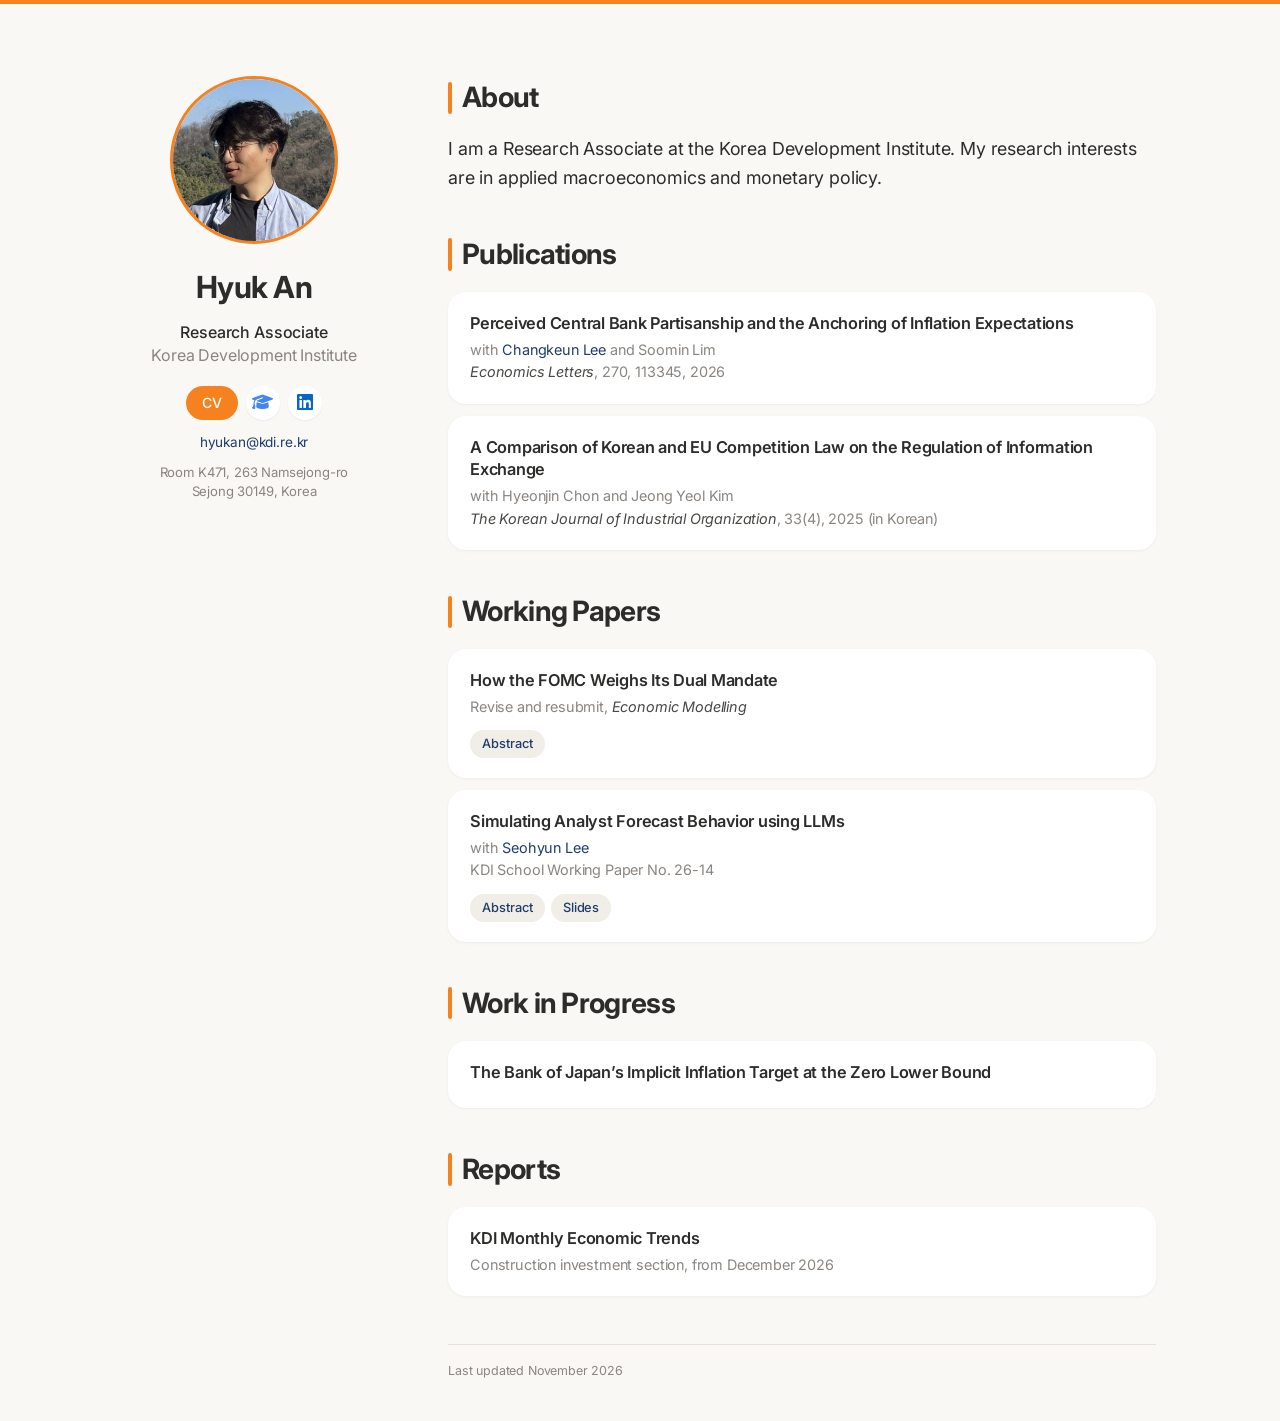
==== commit 8a446850: "Reports: lead with the publication name, section below Co-Authored-By: Claude Opus 5.5 <noreply@anth" ====
--- a/index.html
+++ b/index.html
@@ -88,8 +88,8 @@
     <h2>Reports</h2>
 
     <article class="card">
-      <h3><a href="https://www.kdi.re.kr/eng/research/monTrends" target="_blank" rel="noopener">Construction Investment Section</a></h3>
-      <p class="venue"><em>KDI Monthly Economic Trends</em>, Korea Development Institute, from December 2026</p>
+      <h3><a href="https://www.kdi.re.kr/eng/research/monTrends" target="_blank" rel="noopener">KDI Monthly Economic Trends</a></h3>
+      <p class="venue">Construction investment section, from December 2026</p>
     </article>
   </section>
 
